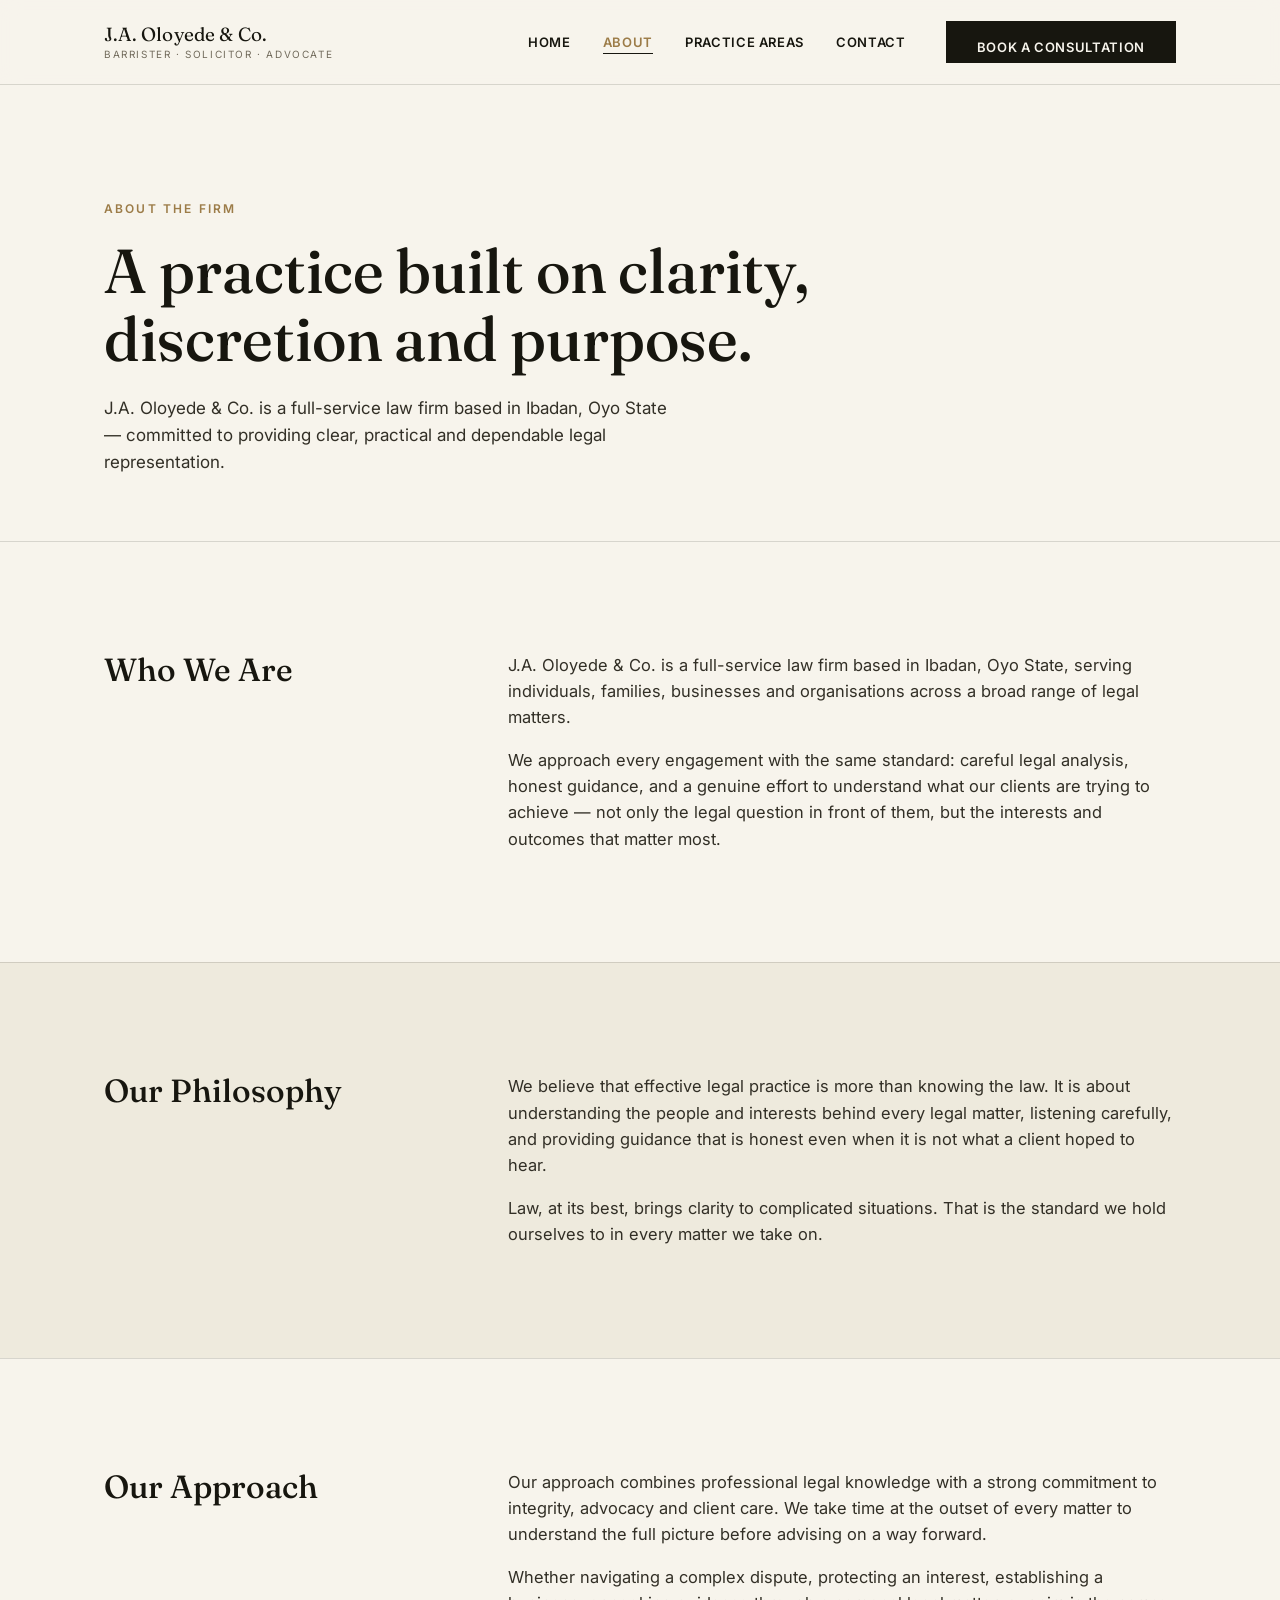
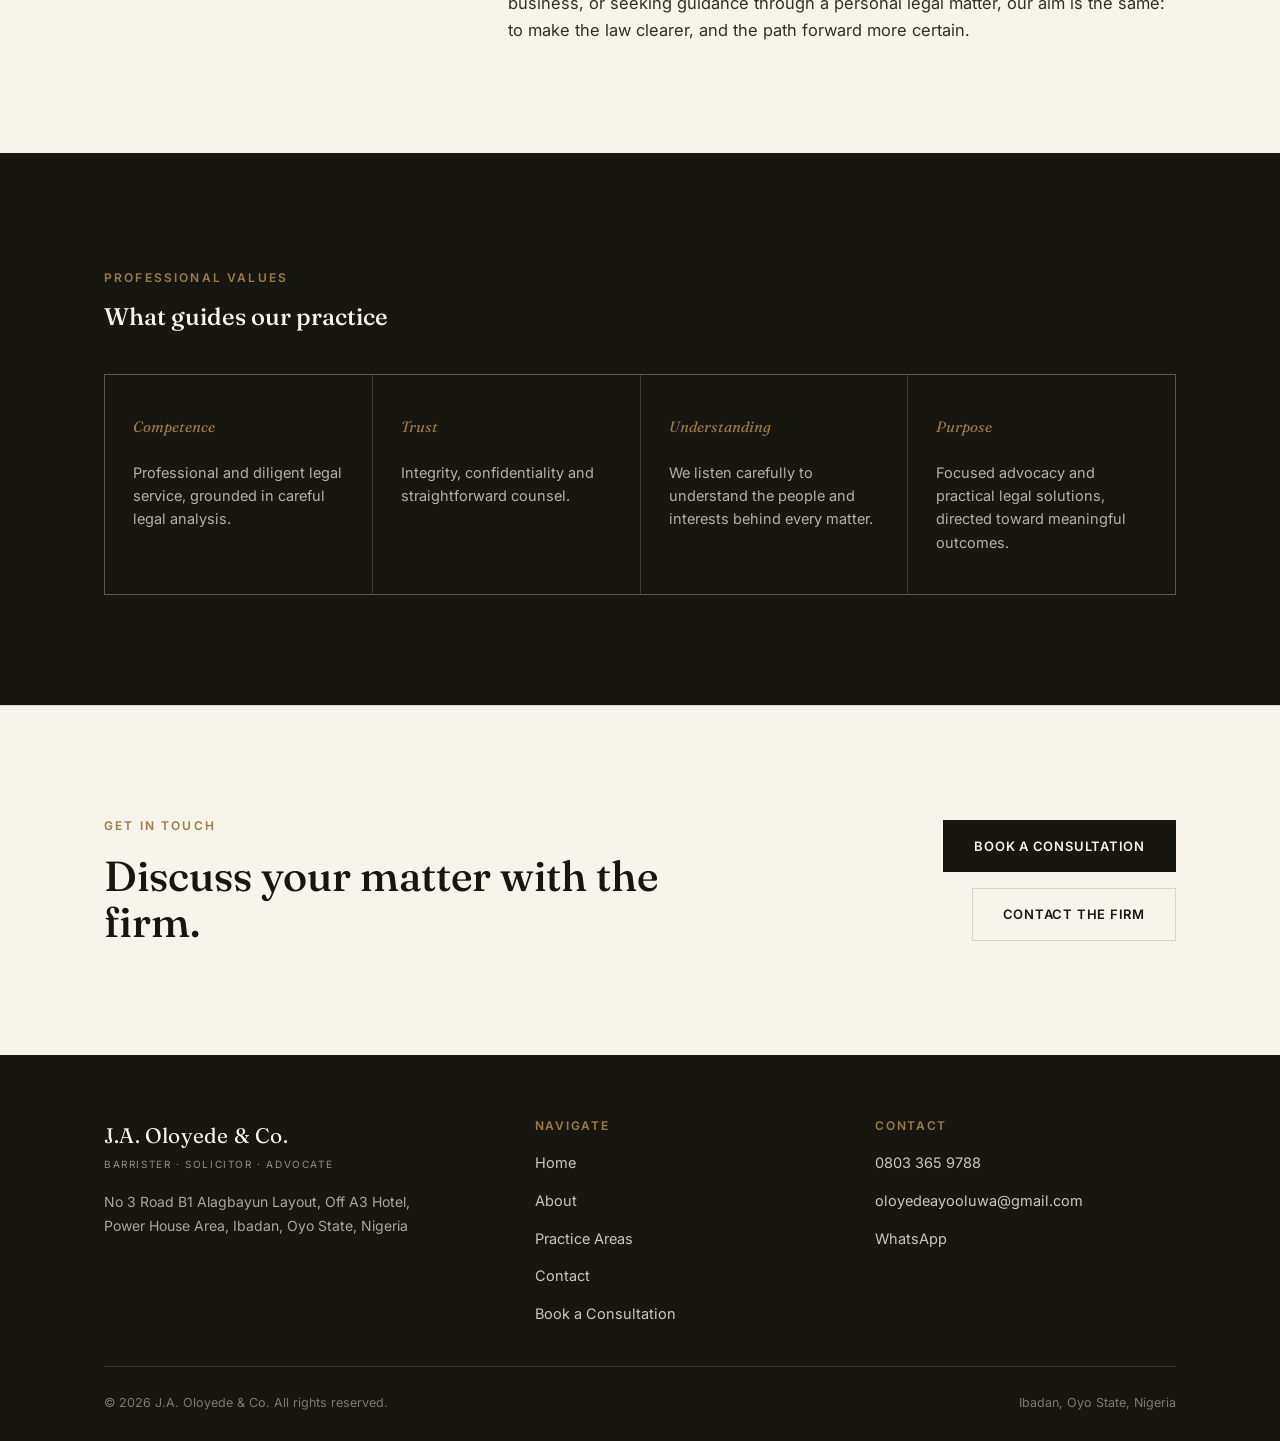
==== about.html @ 53ddf293 "Add files via upload" ====
<!DOCTYPE html>
<html lang="en">
<head>
<meta charset="UTF-8">
<meta name="viewport" content="width=device-width, initial-scale=1.0">
<title>About — J.A. Oloyede & Co.</title>
<meta name="description" content="J.A. Oloyede & Co. — our philosophy, our approach, and the values that guide our legal practice in Ibadan, Nigeria.">
<link rel="preconnect" href="https://fonts.googleapis.com">
<link rel="preconnect" href="https://fonts.gstatic.com" crossorigin>
<link href="https://fonts.googleapis.com/css2?family=Fraunces:ital,opsz,wght@0,9..144,400;0,9..144,500;1,9..144,500&family=Inter:wght@400;500;600;700&display=swap" rel="stylesheet">
<link rel="stylesheet" href="style.css">
</head>
<body>
<a class="skip-link" href="#main">Skip to content</a>

<header class="site-header">
  <div class="wrap">
    <a href="index.html" class="brand">
      <span class="brand-name">J.A. Oloyede &amp; Co.</span>
      <span class="brand-tag">Barrister · Solicitor · Advocate</span>
    </a>
    <nav class="main-nav" aria-label="Primary">
      <ul>
        <li><a href="index.html">Home</a></li>
        <li><a href="about.html" aria-current="page">About</a></li>
        <li><a href="practice-areas.html">Practice Areas</a></li>
        <li><a href="contact.html">Contact</a></li>
      </ul>
      <a href="book-consultation.html" class="btn nav-cta">Book a Consultation</a>
    </nav>
    <button class="hamburger" aria-label="Open menu" aria-expanded="false" aria-controls="mobile-menu">
      <span></span><span></span><span></span>
    </button>
  </div>
</header>

<div class="mobile-menu" id="mobile-menu">
  <ul>
    <li><a href="index.html">Home</a></li>
    <li><a href="about.html">About</a></li>
    <li><a href="practice-areas.html">Practice Areas</a></li>
    <li><a href="contact.html">Contact</a></li>
    <li><a href="book-consultation.html">Book a Consultation</a></li>
  </ul>
  <a href="book-consultation.html" class="btn">Book a Consultation</a>
</div>

<main id="main">

  <section class="page-hero">
    <div class="wrap">
      <span class="eyebrow">About the Firm</span>
      <h1 style="margin-top:16px;">A practice built on clarity, discretion and purpose.</h1>
      <p class="lede">J.A. Oloyede &amp; Co. is a full-service law firm based in Ibadan, Oyo State — committed to providing clear, practical and dependable legal representation.</p>
    </div>
  </section>

  <hr class="hairline">

  <section class="stack-section">
    <div class="wrap two-col">
      <h2>Who We Are</h2>
      <div class="body">
        <p>J.A. Oloyede &amp; Co. is a full-service law firm based in Ibadan, Oyo State, serving individuals, families, businesses and organisations across a broad range of legal matters.</p>
        <p>We approach every engagement with the same standard: careful legal analysis, honest guidance, and a genuine effort to understand what our clients are trying to achieve — not only the legal question in front of them, but the interests and outcomes that matter most.</p>
      </div>
    </div>
  </section>

  <section class="stack-section on-dim">
    <div class="wrap two-col">
      <h2>Our Philosophy</h2>
      <div class="body">
        <p>We believe that effective legal practice is more than knowing the law. It is about understanding the people and interests behind every legal matter, listening carefully, and providing guidance that is honest even when it is not what a client hoped to hear.</p>
        <p>Law, at its best, brings clarity to complicated situations. That is the standard we hold ourselves to in every matter we take on.</p>
      </div>
    </div>
  </section>

  <section class="stack-section">
    <div class="wrap two-col">
      <h2>Our Approach</h2>
      <div class="body">
        <p>Our approach combines professional legal knowledge with a strong commitment to integrity, advocacy and client care. We take time at the outset of every matter to understand the full picture before advising on a way forward.</p>
        <p>Whether navigating a complex dispute, protecting an interest, establishing a business, or seeking guidance through a personal legal matter, our aim is the same: to make the law clearer, and the path forward more certain.</p>
      </div>
    </div>
  </section>

  <section class="stack-section on-ink">
    <div class="wrap">
      <span class="eyebrow">Professional Values</span>
      <h2 style="margin-top:14px; margin-bottom:44px;">What guides our practice</h2>
      <div class="values-grid" style="border-color: rgba(247,244,236,0.16); background: rgba(247,244,236,0.16);">
        <div class="value-cell" style="background: var(--ink);">
          <span class="value-index">Competence</span>
          <p style="color: rgba(247,244,236,0.7);">Professional and diligent legal service, grounded in careful legal analysis.</p>
        </div>
        <div class="value-cell" style="background: var(--ink);">
          <span class="value-index">Trust</span>
          <p style="color: rgba(247,244,236,0.7);">Integrity, confidentiality and straightforward counsel.</p>
        </div>
        <div class="value-cell" style="background: var(--ink);">
          <span class="value-index">Understanding</span>
          <p style="color: rgba(247,244,236,0.7);">We listen carefully to understand the people and interests behind every matter.</p>
        </div>
        <div class="value-cell" style="background: var(--ink);">
          <span class="value-index">Purpose</span>
          <p style="color: rgba(247,244,236,0.7);">Focused advocacy and practical legal solutions, directed toward meaningful outcomes.</p>
        </div>
      </div>
    </div>
  </section>

  <section class="border-top cta-band">
    <div class="wrap">
      <div>
        <span class="eyebrow">Get in Touch</span>
        <h2 style="font-size:clamp(28px,3.6vw,42px);">Discuss your matter with the firm.</h2>
      </div>
      <div class="cta-actions">
        <a href="book-consultation.html" class="btn">Book a Consultation</a>
        <a href="contact.html" class="btn btn-ghost">Contact the Firm</a>
      </div>
    </div>
  </section>

</main>

<footer class="site-footer">
  <div class="wrap">
    <div class="footer-top">
      <div class="footer-brand">
        <span class="brand-name">J.A. Oloyede &amp; Co.</span>
        <div class="brand-tag">Barrister · Solicitor · Advocate</div>
        <p class="footer-addr">No 3 Road B1 Alagbayun Layout, Off A3 Hotel, Power House Area, Ibadan, Oyo State, Nigeria</p>
      </div>
      <div class="footer-col">
        <h4>Navigate</h4>
        <ul>
          <li><a href="index.html">Home</a></li>
          <li><a href="about.html">About</a></li>
          <li><a href="practice-areas.html">Practice Areas</a></li>
          <li><a href="contact.html">Contact</a></li>
          <li><a href="book-consultation.html">Book a Consultation</a></li>
        </ul>
      </div>
      <div class="footer-col">
        <h4>Contact</h4>
        <ul>
          <li><a href="tel:+2348033659788">0803 365 9788</a></li>
          <li><a href="mailto:oloyedeayooluwa@gmail.com">oloyedeayooluwa@gmail.com</a></li>
          <li><a href="https://wa.me/2348033659788" target="_blank" rel="noopener">WhatsApp</a></li>
        </ul>
      </div>
    </div>
    <div class="footer-bottom">
      <span>© <span id="year"></span> J.A. Oloyede &amp; Co. All rights reserved.</span>
      <span>Ibadan, Oyo State, Nigeria</span>
    </div>
  </div>
</footer>

<script>document.getElementById("year").textContent = new Date().getFullYear();</script>
<script src="script.js"></script>
</body>
</html>
---- style.css ----
/* ============================================================
   J.A. Oloyede & Co. — Stylesheet
   Palette: warm ink / paper / brass hairline accent
   Type: Fraunces (display) + Inter (body/utility)
   ============================================================ */

:root {
  --ink: #17160f;
  --ink-soft: #322f26;
  --paper: #f7f4ec;
  --paper-dim: #eeeadd;
  --paper-line: #e4dfd0;
  --grey: #726b5c;
  --grey-light: #a49c8a;
  --line: rgba(23, 22, 15, 0.14);
  --line-soft: rgba(23, 22, 15, 0.08);
  --brass: #9c7c48;
  --brass-dim: rgba(156, 124, 72, 0.35);
  --max: 1200px;
  --pad: clamp(20px, 5vw, 64px);
  --serif: "Fraunces", Georgia, "Times New Roman", serif;
  --sans: "Inter", -apple-system, BlinkMacSystemFont, "Segoe UI", sans-serif;
}

* { box-sizing: border-box; }

html { scroll-behavior: smooth; }

@media (prefers-reduced-motion: reduce) {
  html { scroll-behavior: auto; }
  *, *::before, *::after { animation-duration: 0.001ms !important; transition-duration: 0.001ms !important; }
}

body {
  margin: 0;
  background: var(--paper);
  color: var(--ink);
  font-family: var(--sans);
  font-size: 16px;
  line-height: 1.6;
  -webkit-font-smoothing: antialiased;
}

img { max-width: 100%; display: block; }

a { color: inherit; text-decoration: none; }

.wrap {
  max-width: var(--max);
  margin: 0 auto;
  padding-left: var(--pad);
  padding-right: var(--pad);
}

.eyebrow {
  font-family: var(--sans);
  font-size: 12px;
  letter-spacing: 0.18em;
  text-transform: uppercase;
  color: var(--brass);
  font-weight: 600;
}

h1, h2, h3, h4 {
  font-family: var(--serif);
  font-weight: 500;
  line-height: 1.1;
  margin: 0;
  color: var(--ink);
}

p { margin: 0; }

.hairline { border: none; border-top: 1px solid var(--line); margin: 0; }

/* ---------- Skip link / focus ---------- */
.skip-link {
  position: absolute;
  left: -999px;
  top: 0;
  background: var(--ink);
  color: var(--paper);
  padding: 12px 20px;
  z-index: 200;
}
.skip-link:focus { left: var(--pad); top: 12px; }

:focus-visible {
  outline: 2px solid var(--brass);
  outline-offset: 3px;
}

/* ---------- Buttons ---------- */
.btn {
  display: inline-flex;
  align-items: center;
  gap: 10px;
  padding: 15px 30px;
  font-family: var(--sans);
  font-size: 13px;
  letter-spacing: 0.06em;
  text-transform: uppercase;
  font-weight: 600;
  border: 1px solid var(--ink);
  background: var(--ink);
  color: var(--paper);
  cursor: pointer;
  transition: background 0.35s ease, color 0.35s ease, border-color 0.35s ease, transform 0.25s ease;
  white-space: nowrap;
}
.btn:hover { background: var(--paper); color: var(--ink); }
.btn:active { transform: translateY(1px); }

.btn-ghost {
  background: transparent;
  color: var(--ink);
  border: 1px solid var(--line);
}
.btn-ghost:hover { border-color: var(--ink); background: var(--ink); color: var(--paper); }

.btn-on-dark {
  border: 1px solid var(--paper);
  background: var(--paper);
  color: var(--ink);
}
.btn-on-dark:hover { background: transparent; color: var(--paper); }

.btn-ghost-on-dark {
  border: 1px solid rgba(247,244,236,0.4);
  background: transparent;
  color: var(--paper);
}
.btn-ghost-on-dark:hover { border-color: var(--paper); background: var(--paper); color: var(--ink); }

.link-arrow {
  display: inline-flex;
  align-items: center;
  gap: 8px;
  font-size: 13px;
  letter-spacing: 0.06em;
  text-transform: uppercase;
  font-weight: 600;
  border-bottom: 1px solid var(--ink);
  padding-bottom: 3px;
  transition: gap 0.25s ease, opacity 0.25s ease;
}
.link-arrow:hover { gap: 13px; opacity: 0.7; }

/* ---------- Header ---------- */
.site-header {
  position: sticky;
  top: 0;
  z-index: 100;
  background: rgba(247, 244, 236, 0.92);
  backdrop-filter: saturate(140%) blur(10px);
  border-bottom: 1px solid var(--line);
}
.site-header .wrap {
  display: flex;
  align-items: center;
  justify-content: space-between;
  height: 84px;
}
.brand {
  display: flex;
  flex-direction: column;
  line-height: 1.15;
}
.brand-name {
  font-family: var(--serif);
  font-size: 19px;
  letter-spacing: 0.01em;
}
.brand-tag {
  font-size: 10px;
  letter-spacing: 0.16em;
  text-transform: uppercase;
  color: var(--grey);
  margin-top: 3px;
}

.main-nav { display: flex; align-items: center; gap: 40px; }
.main-nav ul {
  list-style: none;
  display: flex;
  gap: 32px;
  margin: 0;
  padding: 0;
}
.main-nav a {
  font-size: 13px;
  letter-spacing: 0.05em;
  text-transform: uppercase;
  font-weight: 600;
  position: relative;
  padding-bottom: 4px;
}
.main-nav a::after {
  content: "";
  position: absolute;
  left: 0; right: 100%;
  bottom: 0;
  height: 1px;
  background: var(--ink);
  transition: right 0.3s ease;
}
.main-nav a:hover::after, .main-nav a[aria-current="page"]::after { right: 0; }
.main-nav a[aria-current="page"] { color: var(--brass); }

.nav-cta { display: none; }
@media (min-width: 900px) { .nav-cta { display: inline-flex; } }

.hamburger {
  display: none;
  flex-direction: column;
  gap: 5px;
  background: none;
  border: none;
  cursor: pointer;
  padding: 10px;
}
.hamburger span {
  width: 24px;
  height: 1px;
  background: var(--ink);
  transition: transform 0.3s ease, opacity 0.3s ease;
}
.hamburger[aria-expanded="true"] span:nth-child(1) { transform: translateY(6px) rotate(45deg); }
.hamburger[aria-expanded="true"] span:nth-child(2) { opacity: 0; }
.hamburger[aria-expanded="true"] span:nth-child(3) { transform: translateY(-6px) rotate(-45deg); }

@media (max-width: 899px) {
  .main-nav ul { display: none; }
  .hamburger { display: flex; }
}

.mobile-menu {
  display: none;
  position: fixed;
  inset: 84px 0 0 0;
  background: var(--paper);
  z-index: 99;
  overflow-y: auto;
}
.mobile-menu.open { display: block; }
.mobile-menu ul {
  list-style: none;
  margin: 0;
  padding: 40px var(--pad);
  display: flex;
  flex-direction: column;
}
.mobile-menu li { border-bottom: 1px solid var(--line); }
.mobile-menu a {
  display: block;
  padding: 20px 0;
  font-family: var(--serif);
  font-size: 26px;
}
.mobile-menu .btn { margin: 32px var(--pad) 0; align-self: flex-start; }

/* ---------- Hero ---------- */
.hero {
  padding: clamp(64px, 12vw, 140px) 0 clamp(48px, 8vw, 100px);
  position: relative;
}
.hero-eyebrow-row {
  display: flex;
  align-items: center;
  gap: 16px;
  margin-bottom: 28px;
}
.hero-eyebrow-row .hairline { flex: 1; }
.hero h1 {
  font-size: clamp(38px, 6.4vw, 78px);
  max-width: 15ch;
  letter-spacing: -0.01em;
}
.hero h1 em {
  font-style: italic;
  color: var(--brass);
}
.hero-sub {
  margin-top: 28px;
  max-width: 46ch;
  font-size: 18px;
  color: var(--ink-soft);
}
.hero-actions {
  margin-top: 40px;
  display: flex;
  flex-wrap: wrap;
  gap: 16px;
}
.hero-locale {
  margin-top: 56px;
  font-size: 12px;
  letter-spacing: 0.16em;
  text-transform: uppercase;
  color: var(--grey);
  display: flex;
  align-items: center;
  gap: 10px;
}
.hero-locale .dot { width: 4px; height: 4px; background: var(--brass); border-radius: 50%; }

/* signature draw-in rule */
.draw-line {
  transform-origin: left center;
  animation: drawline 1.4s cubic-bezier(.65,0,.2,1) 0.15s both;
}
@keyframes drawline { from { transform: scaleX(0); } to { transform: scaleX(1); } }
.fade-up { animation: fadeup 0.9s cubic-bezier(.2,.7,.2,1) both; }
.fade-up.d1 { animation-delay: 0.15s; }
.fade-up.d2 { animation-delay: 0.3s; }
.fade-up.d3 { animation-delay: 0.45s; }
@keyframes fadeup { from { opacity: 0; transform: translateY(14px);} to { opacity:1; transform: translateY(0);} }

/* ---------- Section scaffolding ---------- */
section { padding: clamp(56px, 9vw, 110px) 0; }
.section-head {
  display: grid;
  grid-template-columns: 1fr;
  gap: 20px;
  margin-bottom: 56px;
}
@media (min-width: 800px) {
  .section-head { grid-template-columns: 1fr 1fr; align-items: end; }
}
.section-head h2 { font-size: clamp(28px, 4vw, 44px); max-width: 16ch; }
.section-head .lede { color: var(--grey); max-width: 42ch; font-size: 16px; }

.border-top { border-top: 1px solid var(--line); }
.on-dim { background: var(--paper-dim); }
.on-ink { background: var(--ink); color: var(--paper); }
.on-ink h2, .on-ink h3, .on-ink h4 { color: var(--paper); }
.on-ink .eyebrow { color: var(--brass); }

/* ---------- Intro / statement ---------- */
.statement {
  display: grid;
  gap: 40px;
}
@media (min-width: 800px) {
  .statement { grid-template-columns: 0.9fr 1.1fr; }
}
.statement h2 { font-size: clamp(30px, 4.2vw, 46px); }
.statement-body { font-size: 17px; color: var(--ink-soft); max-width: 56ch; }
.statement-body p + p { margin-top: 18px; }

/* ---------- Practice grid ---------- */
.practice-grid {
  display: grid;
  grid-template-columns: 1fr;
  border-top: 1px solid var(--line);
  border-left: 1px solid var(--line);
}
@media (min-width: 640px) { .practice-grid { grid-template-columns: 1fr 1fr; } }
@media (min-width: 1000px) { .practice-grid { grid-template-columns: 1fr 1fr 1fr; } }

.practice-cell {
  border-right: 1px solid var(--line);
  border-bottom: 1px solid var(--line);
  padding: 34px 30px;
  position: relative;
  transition: background 0.3s ease;
}
.practice-cell:hover { background: var(--paper-dim); }
.practice-mark {
  font-family: var(--serif);
  font-style: italic;
  font-size: 15px;
  color: var(--brass);
  margin-bottom: 18px;
  display: block;
}
.practice-cell h3 { font-size: 19px; font-weight: 500; margin-bottom: 10px; }
.practice-cell p { font-size: 14.5px; color: var(--grey); line-height: 1.55; }

/* ---------- Why / values ---------- */
.values-grid {
  display: grid;
  grid-template-columns: 1fr;
  gap: 1px;
  background: var(--line);
  border: 1px solid var(--line);
}
@media (min-width: 700px) { .values-grid { grid-template-columns: repeat(4, 1fr); } }
.value-cell {
  background: var(--paper);
  padding: 40px 28px;
}
.value-index {
  font-family: var(--serif);
  font-style: italic;
  color: var(--brass);
  font-size: 15px;
  margin-bottom: 22px;
  display: block;
}
.value-cell h3 { font-size: 20px; margin-bottom: 12px; }
.value-cell p { font-size: 14.5px; color: var(--grey); }

/* ---------- Firm story ---------- */
.story {
  display: grid;
  gap: 48px;
}
@media (min-width: 900px) { .story { grid-template-columns: 0.8fr 1.2fr; } }
.story-copy p { color: var(--ink-soft); font-size: 16.5px; }
.story-copy p + p { margin-top: 20px; }
.pull-quote {
  border-left: 2px solid var(--brass);
  padding-left: 28px;
  margin-top: 8px;
}
.pull-quote p {
  font-family: var(--serif);
  font-style: italic;
  font-size: clamp(22px, 2.6vw, 30px);
  line-height: 1.35;
  color: var(--ink);
}

/* ---------- CTA band ---------- */
.cta-band { text-align: left; }
.cta-band .wrap {
  display: grid;
  gap: 32px;
}
@media (min-width: 800px) {
  .cta-band .wrap { grid-template-columns: 1.2fr 0.8fr; align-items: center; }
}
.cta-band h2 { font-size: clamp(30px, 4.4vw, 50px); }
.cta-band .eyebrow { margin-bottom: 18px; display: block; }
.cta-actions { display: flex; flex-wrap: wrap; gap: 16px; }
@media (min-width: 800px) { .cta-actions { justify-content: flex-end; } }

/* ---------- Footer ---------- */
.site-footer {
  background: var(--ink);
  color: var(--paper);
  padding: 64px 0 28px;
}
.footer-top {
  display: grid;
  gap: 40px;
  padding-bottom: 40px;
  border-bottom: 1px solid rgba(247,244,236,0.14);
}
@media (min-width: 800px) { .footer-top { grid-template-columns: 1.3fr 1fr 1fr; } }
.footer-brand .brand-name { font-size: 21px; color: var(--paper); }
.footer-brand .brand-tag { color: rgba(247,244,236,0.55); }
.footer-addr { margin-top: 18px; font-size: 14px; color: rgba(247,244,236,0.65); line-height: 1.7; max-width: 34ch; }
.footer-col h4 { font-size: 12px; letter-spacing: 0.14em; text-transform: uppercase; color: var(--brass); font-weight: 600; margin-bottom: 18px; font-family: var(--sans); }
.footer-col ul { list-style: none; margin: 0; padding: 0; display: flex; flex-direction: column; gap: 12px; }
.footer-col a { font-size: 14.5px; color: rgba(247,244,236,0.8); transition: color 0.25s ease; }
.footer-col a:hover { color: var(--paper); }
.footer-bottom {
  padding-top: 26px;
  display: flex;
  flex-wrap: wrap;
  gap: 14px;
  justify-content: space-between;
  font-size: 12.5px;
  color: rgba(247,244,236,0.45);
}

/* ---------- Page header (inner pages) ---------- */
.page-hero {
  padding: clamp(56px, 10vw, 110px) 0 clamp(40px, 6vw, 64px);
}
.page-hero h1 { font-size: clamp(34px, 5.6vw, 62px); max-width: 20ch; }
.page-hero .lede { margin-top: 22px; max-width: 52ch; font-size: 17px; color: var(--ink-soft); }

/* ---------- About page ---------- */
.two-col {
  display: grid;
  gap: 44px;
}
@media (min-width: 860px) { .two-col { grid-template-columns: 0.7fr 1.3fr; } }
.two-col h2 { font-size: clamp(24px, 3vw, 32px); }
.two-col .body p { color: var(--ink-soft); font-size: 16.5px; }
.two-col .body p + p { margin-top: 16px; }

.stack-section + .stack-section { border-top: 1px solid var(--line); }

/* ---------- Practice areas page ---------- */
.practice-detail-grid {
  display: grid;
  grid-template-columns: 1fr;
  border-top: 1px solid var(--line);
  border-left: 1px solid var(--line);
}
@media (min-width: 700px) { .practice-detail-grid { grid-template-columns: 1fr 1fr; } }
.practice-detail-cell {
  border-right: 1px solid var(--line);
  border-bottom: 1px solid var(--line);
  padding: 40px;
}
.practice-detail-cell h3 { font-size: 21px; margin-bottom: 12px; }
.practice-detail-cell p { color: var(--grey); font-size: 15px; margin-bottom: 20px; }

/* ---------- Contact page ---------- */
.contact-grid {
  display: grid;
  gap: 56px;
}
@media (min-width: 900px) { .contact-grid { grid-template-columns: 0.8fr 1.2fr; } }
.contact-info dl { margin: 0; }
.contact-info dt {
  font-size: 11px;
  letter-spacing: 0.14em;
  text-transform: uppercase;
  color: var(--brass);
  font-weight: 600;
  margin-top: 30px;
}
.contact-info dt:first-child { margin-top: 0; }
.contact-info dd {
  margin: 8px 0 0;
  font-size: 16.5px;
  color: var(--ink);
}
.contact-buttons { display: flex; flex-wrap: wrap; gap: 14px; margin-top: 36px; }

.map-frame {
  border: 1px solid var(--line);
  margin-top: 40px;
  filter: grayscale(0.35) contrast(1.02);
  aspect-ratio: 16/10;
  width: 100%;
}
.map-frame iframe { width: 100%; height: 100%; border: 0; display: block; }

/* ---------- Forms ---------- */
.form-grid {
  display: grid;
  grid-template-columns: 1fr;
  gap: 22px;
}
@media (min-width: 640px) { .form-grid.two { grid-template-columns: 1fr 1fr; } }
.field { display: flex; flex-direction: column; gap: 8px; }
.field label {
  font-size: 12px;
  letter-spacing: 0.08em;
  text-transform: uppercase;
  font-weight: 600;
  color: var(--ink-soft);
}
.field input,
.field select,
.field textarea {
  font-family: var(--sans);
  font-size: 15.5px;
  padding: 14px 16px;
  background: var(--paper);
  border: 1px solid var(--line);
  color: var(--ink);
  border-radius: 0;
  transition: border-color 0.25s ease;
}
.field input:focus,
.field select:focus,
.field textarea:focus { border-color: var(--ink); outline: none; }
.field textarea { resize: vertical; min-height: 130px; }
.field.full { grid-column: 1 / -1; }

.privacy-note {
  border-top: 1px solid var(--line);
  margin-top: 8px;
  padding-top: 22px;
  font-size: 13.5px;
  color: var(--grey);
  max-width: 62ch;
  line-height: 1.65;
}

.form-status {
  display: none;
  margin-top: 28px;
  padding: 22px 26px;
  border: 1px solid var(--brass-dim);
  background: var(--paper-dim);
}
.form-status.show { display: block; }
.form-status h4 { font-size: 17px; margin-bottom: 8px; }
.form-status p { font-size: 14.5px; color: var(--grey); }

/* ---------- Utility ---------- */
.mt-lg { margin-top: 40px; }
.center { text-align: center; }
.reveal {
  opacity: 0;
  transform: translateY(18px);
  transition: opacity 0.8s cubic-bezier(.2,.7,.2,1), transform 0.8s cubic-bezier(.2,.7,.2,1);
}
.reveal.in { opacity: 1; transform: translateY(0); }
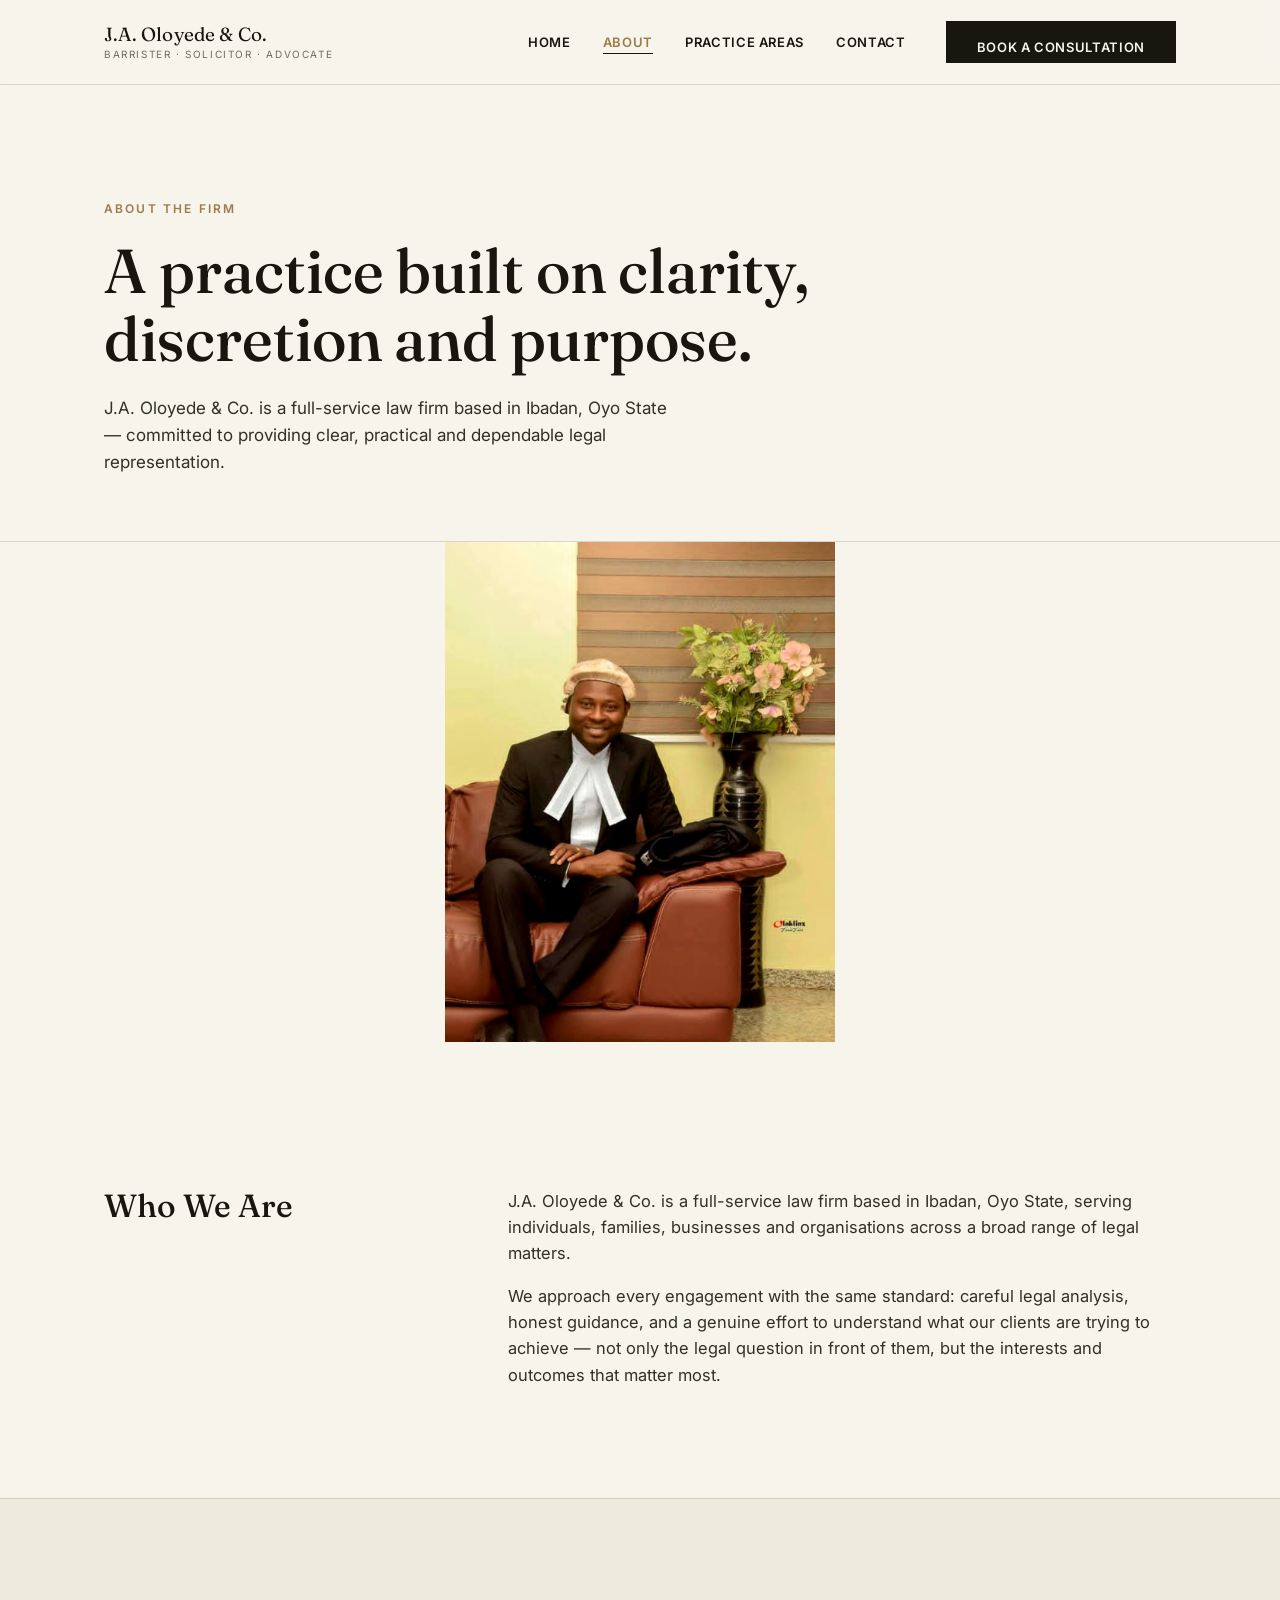
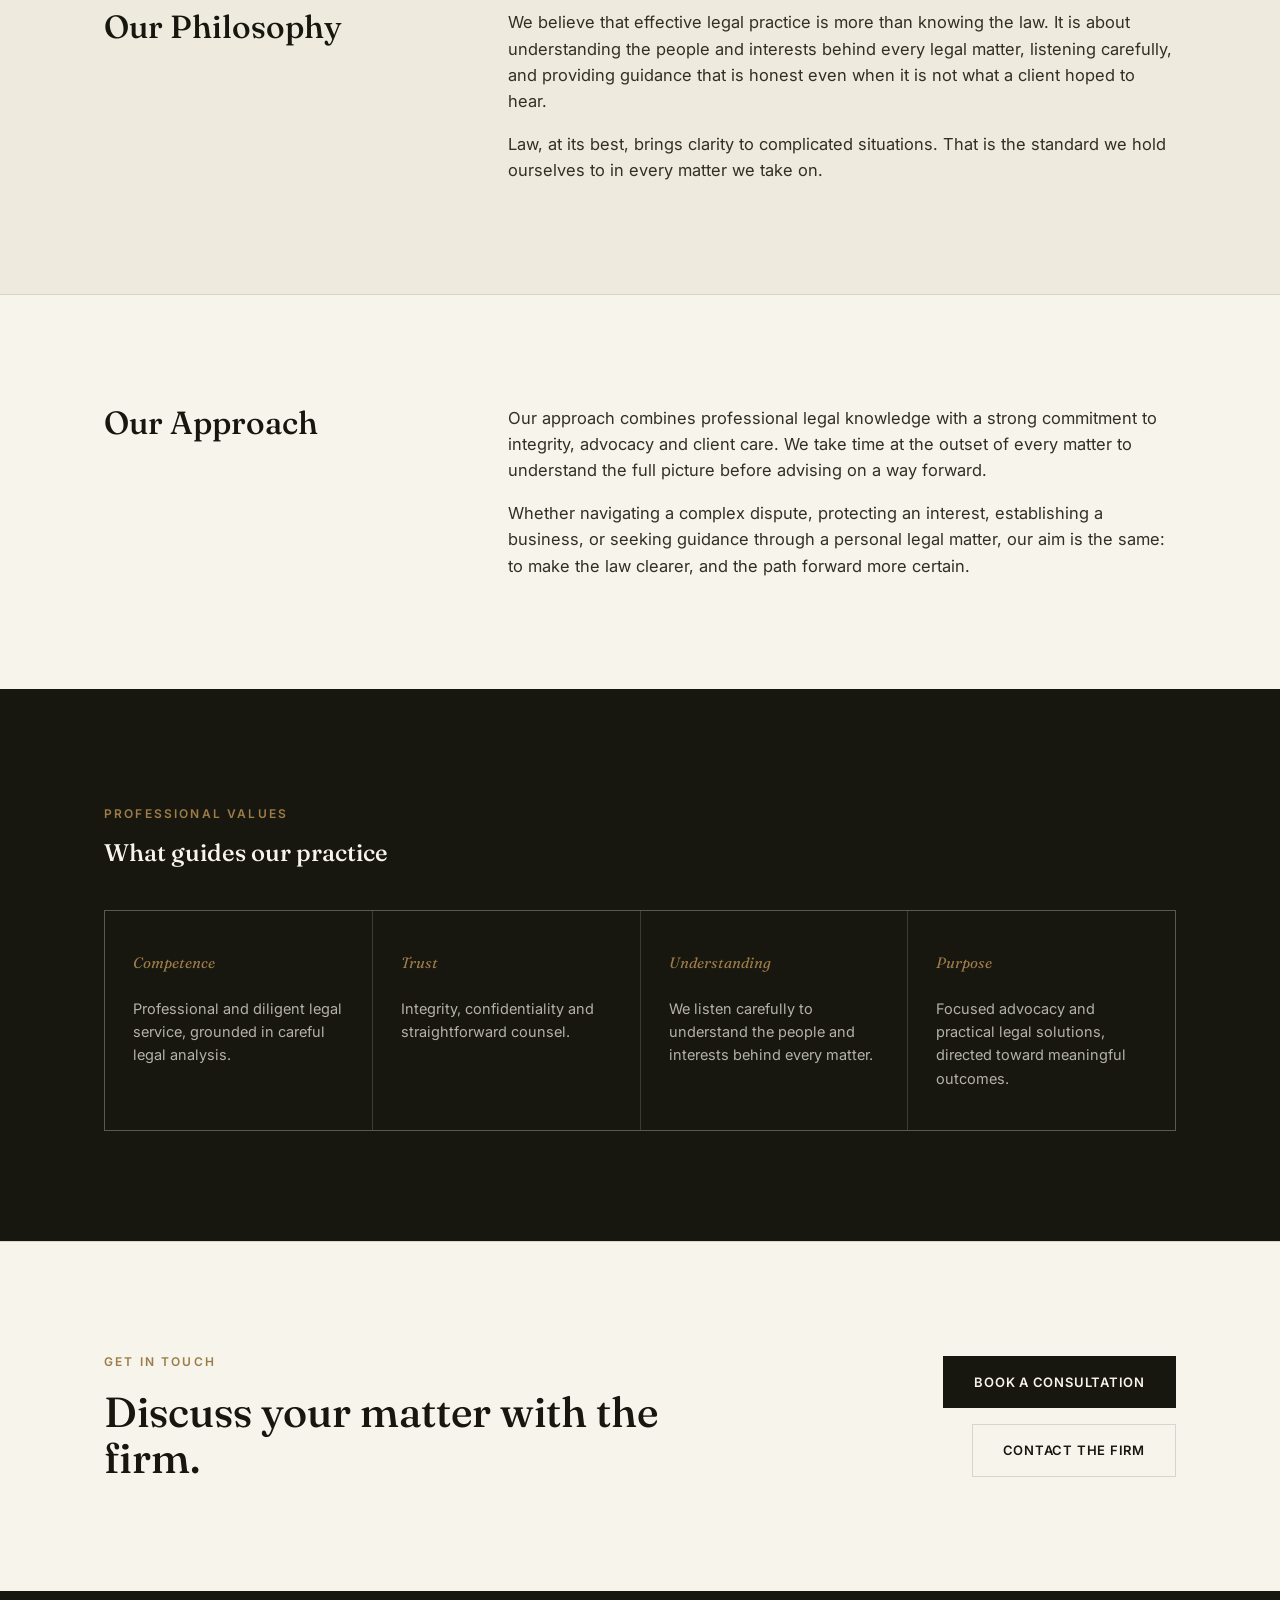
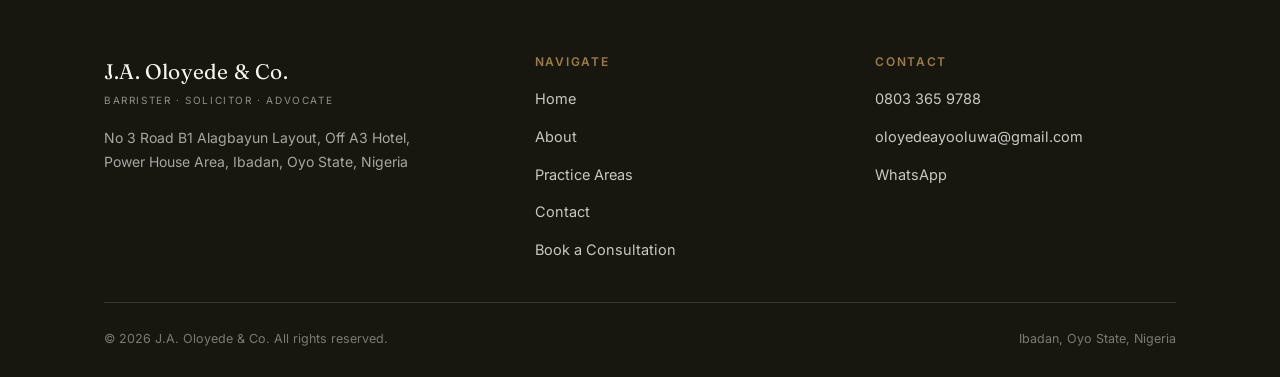
==== commit aec3b9c8: "Update about.html" ====
--- a/about.html
+++ b/about.html
@@ -56,6 +56,13 @@
   </section>
 
   <hr class="hairline">
+
+  <img
+  class="hero-photo"
+  src="counsel_seated_clean.jpg"
+  alt="J.A. Oloyede, Barrister, Solicitor and Advocate"
+  loading="lazy"
+>
 
   <section class="stack-section">
     <div class="wrap two-col">
--- a/style.css
+++ b/style.css
@@ -596,3 +596,14 @@
   transition: opacity 0.8s cubic-bezier(.2,.7,.2,1), transform 0.8s cubic-bezier(.2,.7,.2,1);
 }
 .reveal.in { opacity: 1; transform: translateY(0); }
+
+/* Hero photo */
+.hero-photo {
+  width: 100%;
+  max-width: 390px;
+  height: 500px;
+  object-fit: cover;
+  object-position: center top;
+  margin: 0 auto 36px;
+  display: block;
+}
